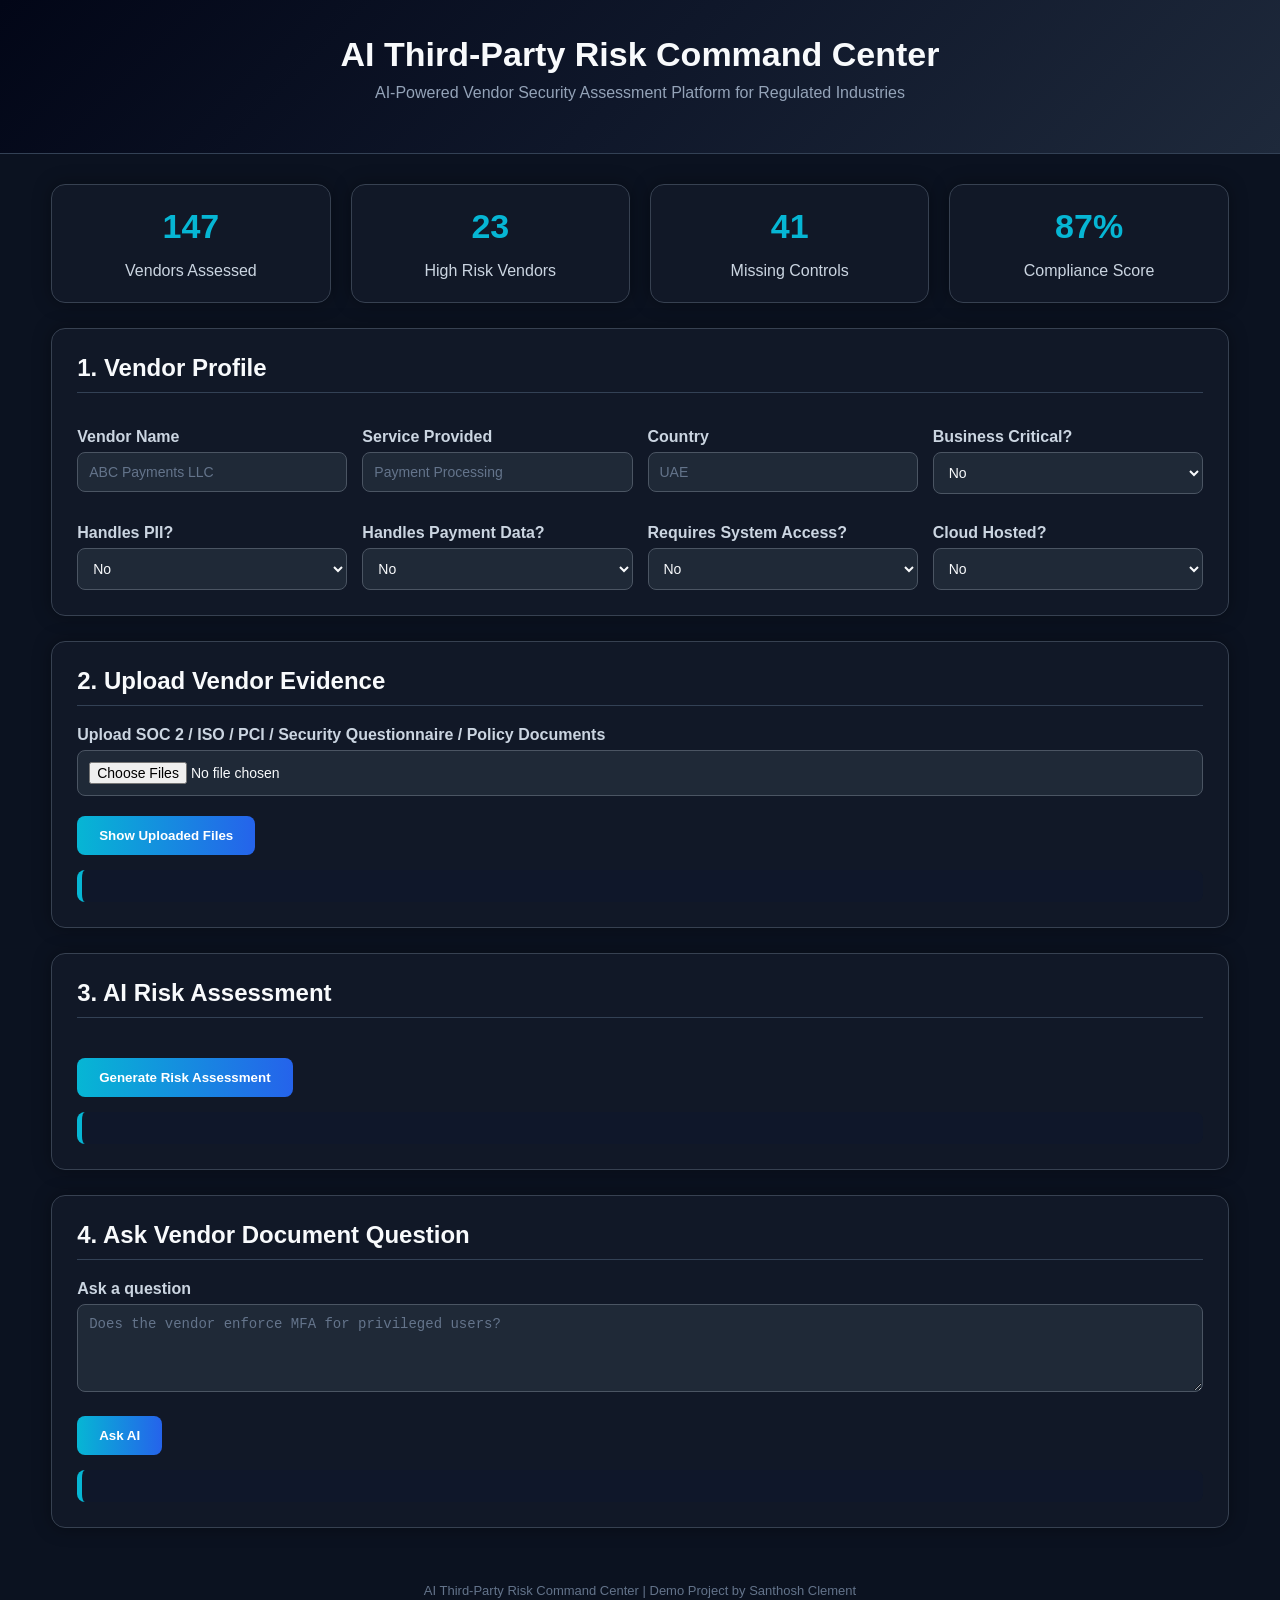
==== frontend/index.html @ 1d8ca14c "Create index.html" ====
<!DOCTYPE html>
<html lang="en">
<head>
  <meta charset="UTF-8" />
  <meta name="viewport" content="width=device-width, initial-scale=1.0" />
  <title>AI Third-Party Risk Command Center</title>

  <style>
    * {
      box-sizing: border-box;
    }

    body {
      margin: 0;
      font-family: "Segoe UI", Arial, sans-serif;
      background: #0b1220;
      color: #e2e8f0;
    }

    header {
      background: linear-gradient(135deg, #020617, #0f172a, #1e293b);
      color: white;
      padding: 35px 20px;
      text-align: center;
      border-bottom: 1px solid #334155;
    }

    header h1 {
      margin: 0;
      font-size: 34px;
      color: #f8fafc;
    }

    header p {
      margin-top: 10px;
      color: #94a3b8;
      font-size: 16px;
    }

    .container {
      width: 92%;
      max-width: 1200px;
      margin: 30px auto;
    }

    .hero-stats {
      display: grid;
      grid-template-columns: repeat(auto-fit, minmax(220px, 1fr));
      gap: 20px;
      margin-bottom: 25px;
    }

    .stat-card {
      background: #111827;
      border: 1px solid #374151;
      border-radius: 14px;
      padding: 22px;
      text-align: center;
      box-shadow: 0 0 18px rgba(0,0,0,0.35);
    }

    .stat-card h3 {
      color: #06b6d4;
      font-size: 34px;
      margin: 0;
    }

    .stat-card p {
      color: #cbd5e1;
      margin-bottom: 0;
    }

    .card {
      background: #111827;
      padding: 25px;
      margin-bottom: 25px;
      border-radius: 14px;
      border: 1px solid #374151;
      box-shadow: 0 0 18px rgba(0,0,0,0.35);
    }

    h2 {
      margin-top: 0;
      color: #f8fafc;
      border-bottom: 1px solid #334155;
      padding-bottom: 10px;
    }

    label {
      display: block;
      margin-top: 15px;
      font-weight: 600;
      color: #cbd5e1;
    }

    input,
    select,
    textarea {
      width: 100%;
      padding: 11px;
      margin-top: 6px;
      background: #1f2937;
      border: 1px solid #4b5563;
      border-radius: 8px;
      font-size: 14px;
      color: #f8fafc;
    }

    input:focus,
    select:focus,
    textarea:focus {
      border-color: #06b6d4;
      outline: none;
      box-shadow: 0 0 0 2px rgba(6,182,212,0.2);
    }

    input::placeholder,
    textarea::placeholder {
      color: #64748b;
    }

    button {
      margin-top: 20px;
      padding: 12px 22px;
      background: linear-gradient(90deg, #06b6d4, #2563eb);
      color: white;
      border: none;
      border-radius: 8px;
      cursor: pointer;
      font-weight: bold;
      transition: 0.2s ease;
    }

    button:hover {
      transform: translateY(-2px);
      box-shadow: 0 8px 18px rgba(37,99,235,0.35);
    }

    .grid {
      display: grid;
      grid-template-columns: repeat(auto-fit, minmax(230px, 1fr));
      gap: 15px;
    }

    .risk-box {
      padding: 18px;
      border-radius: 10px;
      color: white;
      font-weight: bold;
      text-align: center;
      margin-top: 15px;
      font-size: 17px;
    }

    .low {
      background: #065f46;
    }

    .medium {
      background: #92400e;
    }

    .high {
      background: #991b1b;
    }

    .critical {
      background: #7f1d1d;
      box-shadow: 0 0 20px rgba(239,68,68,0.45);
    }

    .result {
      background: #0f172a;
      border-left: 5px solid #06b6d4;
      padding: 16px;
      margin-top: 15px;
      border-radius: 8px;
      white-space: pre-line;
      color: #dbeafe;
      line-height: 1.6;
    }

    footer {
      text-align: center;
      color: #64748b;
      padding: 25px;
      font-size: 13px;
    }
  </style>
</head>

<body>

<header>
  <h1>AI Third-Party Risk Command Center</h1>
  <p>AI-Powered Vendor Security Assessment Platform for Regulated Industries</p>
</header>

<div class="container">

  <div class="hero-stats">
    <div class="stat-card">
      <h3>147</h3>
      <p>Vendors Assessed</p>
    </div>

    <div class="stat-card">
      <h3>23</h3>
      <p>High Risk Vendors</p>
    </div>

    <div class="stat-card">
      <h3>41</h3>
      <p>Missing Controls</p>
    </div>

    <div class="stat-card">
      <h3>87%</h3>
      <p>Compliance Score</p>
    </div>
  </div>

  <div class="card">
    <h2>1. Vendor Profile</h2>

    <div class="grid">
      <div>
        <label>Vendor Name</label>
        <input type="text" id="vendorName" placeholder="ABC Payments LLC">
      </div>

      <div>
        <label>Service Provided</label>
        <input type="text" id="service" placeholder="Payment Processing">
      </div>

      <div>
        <label>Country</label>
        <input type="text" id="country" placeholder="UAE">
      </div>

      <div>
        <label>Business Critical?</label>
        <select id="critical">
          <option>No</option>
          <option>Yes</option>
        </select>
      </div>

      <div>
        <label>Handles PII?</label>
        <select id="pii">
          <option>No</option>
          <option>Yes</option>
        </select>
      </div>

      <div>
        <label>Handles Payment Data?</label>
        <select id="payment">
          <option>No</option>
          <option>Yes</option>
        </select>
      </div>

      <div>
        <label>Requires System Access?</label>
        <select id="access">
          <option>No</option>
          <option>Yes</option>
        </select>
      </div>

      <div>
        <label>Cloud Hosted?</label>
        <select id="cloud">
          <option>No</option>
          <option>Yes</option>
        </select>
      </div>
    </div>
  </div>

  <div class="card">
    <h2>2. Upload Vendor Evidence</h2>

    <label>Upload SOC 2 / ISO / PCI / Security Questionnaire / Policy Documents</label>
    <input type="file" id="docs" multiple>

    <button onclick="showUploadedFiles()">Show Uploaded Files</button>

    <div id="fileList" class="result"></div>
  </div>

  <div class="card">
    <h2>3. AI Risk Assessment</h2>

    <button onclick="generateAssessment()">Generate Risk Assessment</button>

    <div id="riskSummary"></div>
    <div id="assessmentResult" class="result"></div>
  </div>

  <div class="card">
    <h2>4. Ask Vendor Document Question</h2>

    <label>Ask a question</label>
    <textarea id="question" rows="4" placeholder="Does the vendor enforce MFA for privileged users?"></textarea>

    <button onclick="askQuestion()">Ask AI</button>

    <div id="answer" class="result"></div>
  </div>

</div>

<footer>
  AI Third-Party Risk Command Center | Demo Project by Santhosh Clement
</footer>

<script>
  function showUploadedFiles() {
    const files = document.getElementById("docs").files;
    let output = "Uploaded Evidence Files:\\n";

    if (files.length === 0) {
      output = "No files uploaded.";
    } else {
      for (let i = 0; i < files.length; i++) {
        output += "- " + files[i].name + "\\n";
      }
    }

    document.getElementById("fileList").innerText = output;
  }

  function generateAssessment() {
    let score = 0;

    const vendor = document.getElementById("vendorName").value || "Unknown Vendor";
    const service = document.getElementById("service").value || "Not Provided";
    const country = document.getElementById("country").value || "Not Provided";

    if (document.getElementById("critical").value === "Yes") score += 20;
    if (document.getElementById("pii").value === "Yes") score += 15;
    if (document.getElementById("payment").value === "Yes") score += 25;
    if (document.getElementById("access").value === "Yes") score += 20;
    if (document.getElementById("cloud").value === "Yes") score += 10;

    let rating = "Low";
    let cssClass = "low";

    if (score > 30 && score <= 60) {
      rating = "Medium";
      cssClass = "medium";
    } else if (score > 60 && score <= 80) {
      rating = "High";
      cssClass = "high";
    } else if (score > 80) {
      rating = "Critical";
      cssClass = "critical";
    }

    document.getElementById("riskSummary").innerHTML = `
      <div class="risk-box ${cssClass}">
        Risk Score: ${score}/100 | Rating: ${rating}
      </div>
    `;

    document.getElementById("assessmentResult").innerText =
`Vendor: ${vendor}
Service: ${service}
Country: ${country}

Overall Risk Rating: ${rating}

Key Findings:
- Vendor business criticality and data handling were assessed.
- PII, payment data, system access, and cloud hosting increase third-party risk.
- Document validation is required for MFA, encryption, compliance, incident response, and BCP/DR.

Recommended Vendor Questions:
1. Do you enforce MFA for all users and administrators?
2. Do you encrypt data at rest and in transit?
3. Do you have ISO 27001, SOC 2, or PCI DSS certification?
4. What is your incident notification SLA?
5. Do you use subcontractors or fourth parties?
6. What are your RTO and RPO values?
7. Where is customer data stored and processed?
8. Do you support secure data deletion after contract termination?

Approval Recommendation:
Conditional approval pending vendor evidence review, compliance validation, and security control confirmation.`;
  }

  function askQuestion() {
    const question = document.getElementById("question").value;

    if (!question) {
      document.getElementById("answer").innerText = "Please enter a question.";
      return;
    }

    document.getElementById("answer").innerText =
`Demo AI Answer:

Your Question:
"${question}"

This interface is ready for RAG integration. In the next phase, uploaded vendor documents will be parsed, indexed, and searched to provide evidence-based AI answers.`;
  }
</script>

</body>
</html>
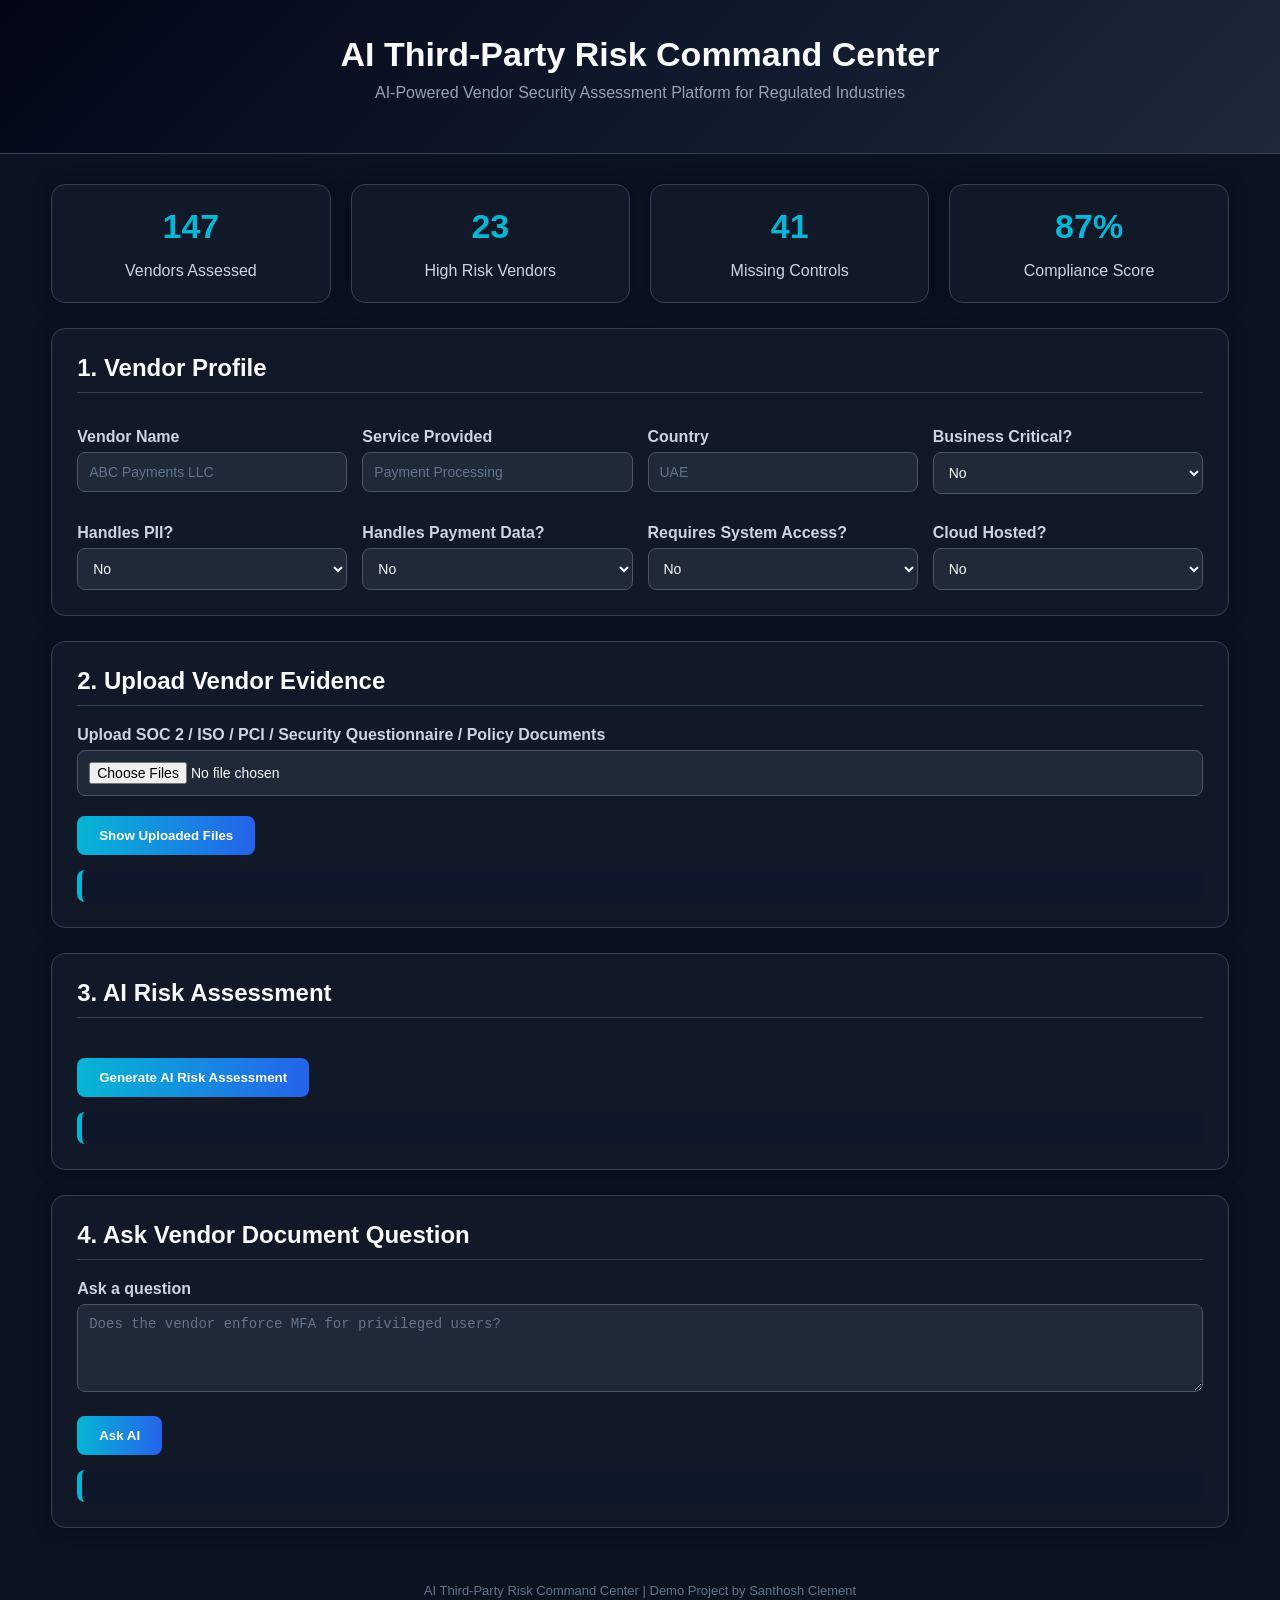
==== commit 9dff2acc: "Update button text for AI risk assessment" ====
--- a/frontend/index.html
+++ b/frontend/index.html
@@ -295,7 +295,7 @@
   <div class="card">
     <h2>3. AI Risk Assessment</h2>
 
-    <button onclick="generateAssessment()">Generate Risk Assessment</button>
+    <button onclick="generateAssessment()">Generate AI Risk Assessment</button>
 
     <div id="riskSummary"></div>
     <div id="assessmentResult" class="result"></div>
